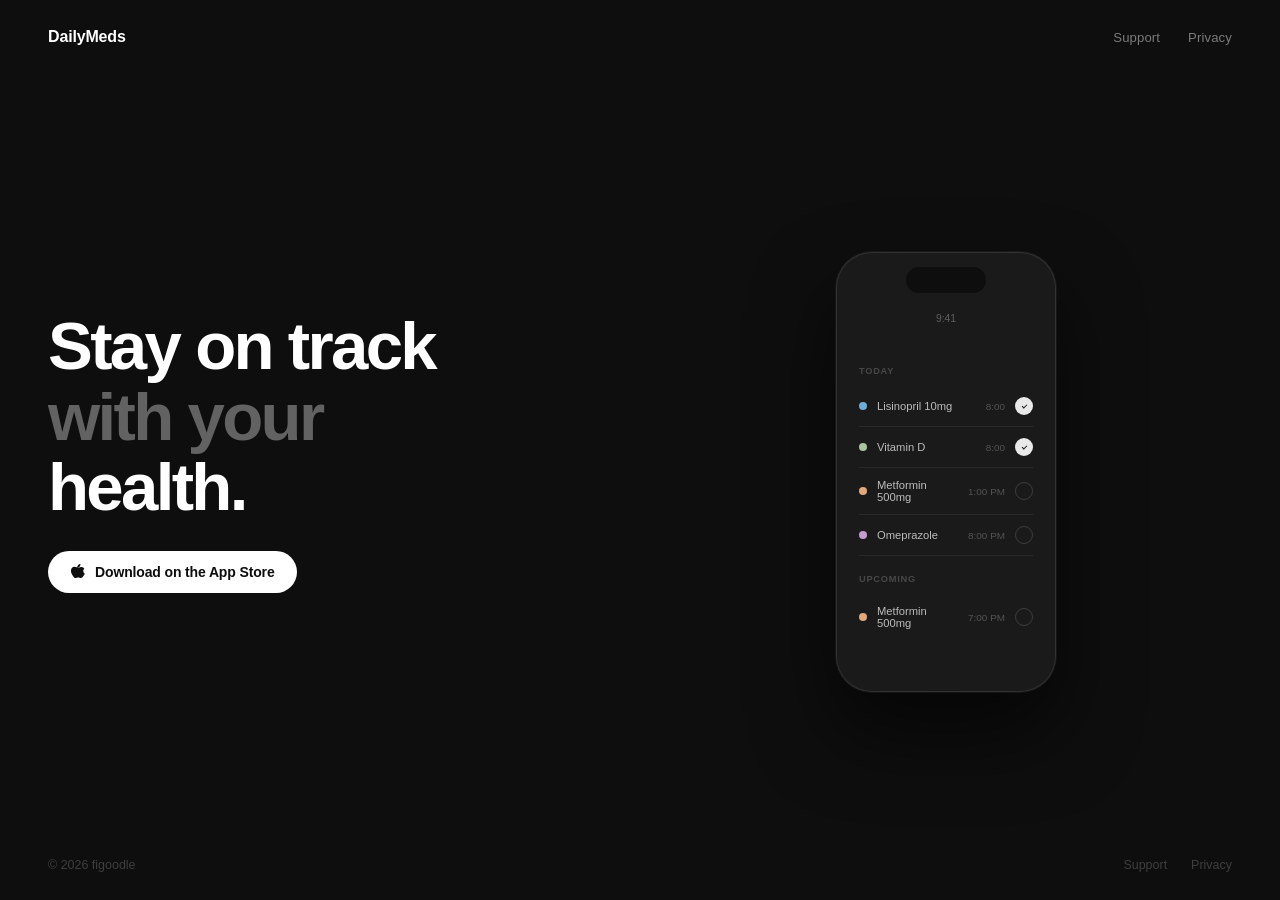
==== web/index.html @ ecca373b "Add web: landing page, support, privacy (dailymeds.figoodle.com)" ====
<!DOCTYPE html>
<html lang="en">
<head>
  <meta charset="UTF-8" />
  <meta name="viewport" content="width=device-width, initial-scale=1.0" />
  <title>DailyMeds — Medication Tracker for iPhone</title>
  <meta name="description" content="DailyMeds is a free medication reminder app for iPhone. No account, no subscription, no tracking." />
  <meta property="og:title" content="DailyMeds" />
  <meta property="og:description" content="Free medication reminders for iPhone. Private, no account." />
  <meta property="og:type" content="website" />
  <style>
    *, *::before, *::after { box-sizing: border-box; margin: 0; padding: 0; }

    html, body {
      height: 100%;
      font-family: -apple-system, BlinkMacSystemFont, "Segoe UI", sans-serif;
      background: #0e0e0e;
      color: #fff;
      overflow-x: hidden;
    }

    /* ── Layout shell ─────────────────────── */
    .page {
      min-height: 100dvh;
      display: grid;
      grid-template-rows: auto 1fr auto;
    }

    /* ── Nav ─────────────────────────────── */
    nav {
      display: flex;
      justify-content: space-between;
      align-items: center;
      padding: 28px 48px;
      position: relative;
      z-index: 10;
    }

    .wordmark {
      font-size: 1rem;
      font-weight: 700;
      color: #fff;
      text-decoration: none;
      letter-spacing: -0.01em;
    }

    .nav-links {
      display: flex;
      gap: 28px;
      list-style: none;
    }

    .nav-links a {
      font-size: 0.82rem;
      color: rgba(255,255,255,0.45);
      text-decoration: none;
      letter-spacing: 0.01em;
      transition: color 0.2s;
    }

    .nav-links a:hover { color: #fff; }

    /* ── Hero ─────────────────────────────── */
    .hero {
      display: grid;
      grid-template-columns: 1fr 1fr;
      align-items: center;
      padding: 0 48px;
      gap: 40px;
    }

    /* Left ── text */
    .hero-text { max-width: 480px; }

    .hero-text h1 {
      font-size: clamp(2.6rem, 5.5vw, 4.2rem);
      font-weight: 800;
      line-height: 1.05;
      letter-spacing: -0.04em;
      margin-bottom: 28px;
      color: #fff;
    }

    .hero-text h1 em {
      font-style: normal;
      color: rgba(255,255,255,0.35);
    }

    .store-btn {
      display: inline-flex;
      align-items: center;
      gap: 10px;
      background: #fff;
      color: #0e0e0e;
      text-decoration: none;
      font-size: 0.875rem;
      font-weight: 700;
      padding: 13px 22px;
      border-radius: 100px;
      letter-spacing: -0.01em;
      transition: opacity 0.2s;
    }

    .store-btn:hover { opacity: 0.85; }

    .store-btn svg { flex-shrink: 0; }

    /* Right ── phone mockup */
    .hero-visual {
      display: flex;
      justify-content: center;
      align-items: flex-end;
      padding-top: 40px;
    }

    .phone {
      width: 220px;
      height: 440px;
      background: #1a1a1a;
      border-radius: 36px;
      border: 1.5px solid rgba(255,255,255,0.1);
      position: relative;
      overflow: hidden;
      box-shadow:
        0 0 0 1px rgba(255,255,255,0.05),
        0 40px 80px rgba(0,0,0,0.6);
    }

    /* Dynamic island */
    .phone::before {
      content: '';
      position: absolute;
      top: 14px;
      left: 50%;
      transform: translateX(-50%);
      width: 80px;
      height: 26px;
      background: #0e0e0e;
      border-radius: 20px;
      z-index: 2;
    }

    /* Screen content */
    .phone-screen {
      position: absolute;
      inset: 0;
      display: flex;
      flex-direction: column;
      padding: 60px 22px 24px;
    }

    .phone-time {
      font-size: 0.65rem;
      color: rgba(255,255,255,0.3);
      margin-bottom: 28px;
      text-align: center;
    }

    .phone-row {
      display: flex;
      align-items: center;
      gap: 10px;
      padding: 11px 0;
      border-bottom: 1px solid rgba(255,255,255,0.07);
    }

    .phone-row:last-child { border-bottom: none; }

    .pill-dot {
      width: 8px;
      height: 8px;
      border-radius: 50%;
      flex-shrink: 0;
    }

    .pill-label {
      font-size: 0.7rem;
      color: rgba(255,255,255,0.7);
      flex: 1;
    }

    .pill-time {
      font-size: 0.62rem;
      color: rgba(255,255,255,0.25);
    }

    .pill-check {
      width: 18px;
      height: 18px;
      border-radius: 50%;
      border: 1.5px solid rgba(255,255,255,0.15);
      flex-shrink: 0;
    }

    .pill-check.done {
      background: rgba(255,255,255,0.9);
      border-color: transparent;
      display: flex;
      align-items: center;
      justify-content: center;
    }

    .pill-check.done::after {
      content: '';
      width: 5px;
      height: 3px;
      border-left: 1.5px solid #0e0e0e;
      border-bottom: 1.5px solid #0e0e0e;
      transform: rotate(-45deg) translate(0.5px, -0.5px);
      display: block;
    }

    .phone-label {
      font-size: 0.58rem;
      font-weight: 600;
      text-transform: uppercase;
      letter-spacing: 0.08em;
      color: rgba(255,255,255,0.2);
      margin-bottom: 10px;
      margin-top: 14px;
    }

    /* ── Footer ─────────────────────────── */
    footer {
      padding: 28px 48px;
      display: flex;
      justify-content: space-between;
      align-items: center;
      font-size: 0.78rem;
      color: rgba(255,255,255,0.2);
    }

    footer a {
      color: rgba(255,255,255,0.2);
      text-decoration: none;
      transition: color 0.2s;
    }

    footer a:hover { color: rgba(255,255,255,0.7); }

    footer .links { display: flex; gap: 24px; }

    /* ── Mobile ─────────────────────────── */
    @media (max-width: 640px) {
      nav    { padding: 24px 24px; }
      footer { padding: 24px 24px; flex-direction: column; gap: 12px; text-align: center; }

      .hero {
        grid-template-columns: 1fr;
        padding: 40px 24px 0;
        text-align: center;
      }

      .hero-text { max-width: 100%; }

      .hero-visual {
        justify-content: center;
        padding-top: 20px;
        overflow: hidden;
      }

      .phone {
        width: 180px;
        height: 360px;
      }
    }
  </style>
</head>
<body>

<div class="page">

  <nav>
    <a class="wordmark" href="/">DailyMeds</a>
    <ul class="nav-links">
      <li><a href="/support/">Support</a></li>
      <li><a href="/privacy/">Privacy</a></li>
    </ul>
  </nav>

  <section class="hero">

    <div class="hero-text">
      <h1>Stay on track <em>with your</em> health.</h1>
      <!-- Replace href with real App Store ID once live -->
      <a class="store-btn" href="https://apps.apple.com/app/idXXXXXXXXXX" target="_blank" rel="noopener">
        <svg width="15" height="15" viewBox="0 0 16 16" fill="currentColor">
          <path d="M11.182 0c.096.981-.27 1.98-.902 2.699-.63.714-1.638 1.27-2.64 1.197-.12-.98.338-1.99.923-2.65C9.157.572 10.226.05 11.182 0zM8.006 4.222c.73 0 2.087-.997 3.862-.997.607 0 2.387.176 3.516 1.793l-.057.038c-.307.202-1.16.83-1.16 2.347 0 1.888 1.155 2.553 1.48 2.749l.092.056c-.072.203-.46 1.41-1.361 2.644-.794 1.107-1.62 2.148-2.813 2.148-1.136 0-1.51-.68-2.82-.68-1.278 0-1.761.7-2.775.7-1.102 0-1.965-.993-2.842-2.175C1.72 10.783 1 8.998 1 7.3c0-2.885 1.878-4.412 3.726-4.412.955 0 1.907.546 2.527.546.584 0 1.533-.632 2.628-.632l-.875.42z"/>
        </svg>
        Download on the App Store
      </a>
    </div>

    <div class="hero-visual">
      <div class="phone">
        <div class="phone-screen">
          <p class="phone-time">9:41</p>

          <p class="phone-label">Today</p>

          <div class="phone-row">
            <div class="pill-dot" style="background:#6eaed6;"></div>
            <span class="pill-label">Lisinopril 10mg</span>
            <span class="pill-time">8:00</span>
            <div class="pill-check done"></div>
          </div>

          <div class="phone-row">
            <div class="pill-dot" style="background:#a8c5a0;"></div>
            <span class="pill-label">Vitamin D</span>
            <span class="pill-time">8:00</span>
            <div class="pill-check done"></div>
          </div>

          <div class="phone-row">
            <div class="pill-dot" style="background:#e0a87c;"></div>
            <span class="pill-label">Metformin 500mg</span>
            <span class="pill-time">1:00 PM</span>
            <div class="pill-check"></div>
          </div>

          <div class="phone-row">
            <div class="pill-dot" style="background:#c49bcf;"></div>
            <span class="pill-label">Omeprazole</span>
            <span class="pill-time">8:00 PM</span>
            <div class="pill-check"></div>
          </div>

          <p class="phone-label" style="margin-top:18px;">Upcoming</p>

          <div class="phone-row">
            <div class="pill-dot" style="background:#e0a87c;"></div>
            <span class="pill-label">Metformin 500mg</span>
            <span class="pill-time">7:00 PM</span>
            <div class="pill-check"></div>
          </div>
        </div>
      </div>
    </div>

  </section>

  <footer>
    <span>© 2026 figoodle</span>
    <div class="links">
      <a href="/support/">Support</a>
      <a href="/privacy/">Privacy</a>
    </div>
  </footer>

</div>

</body>
</html>
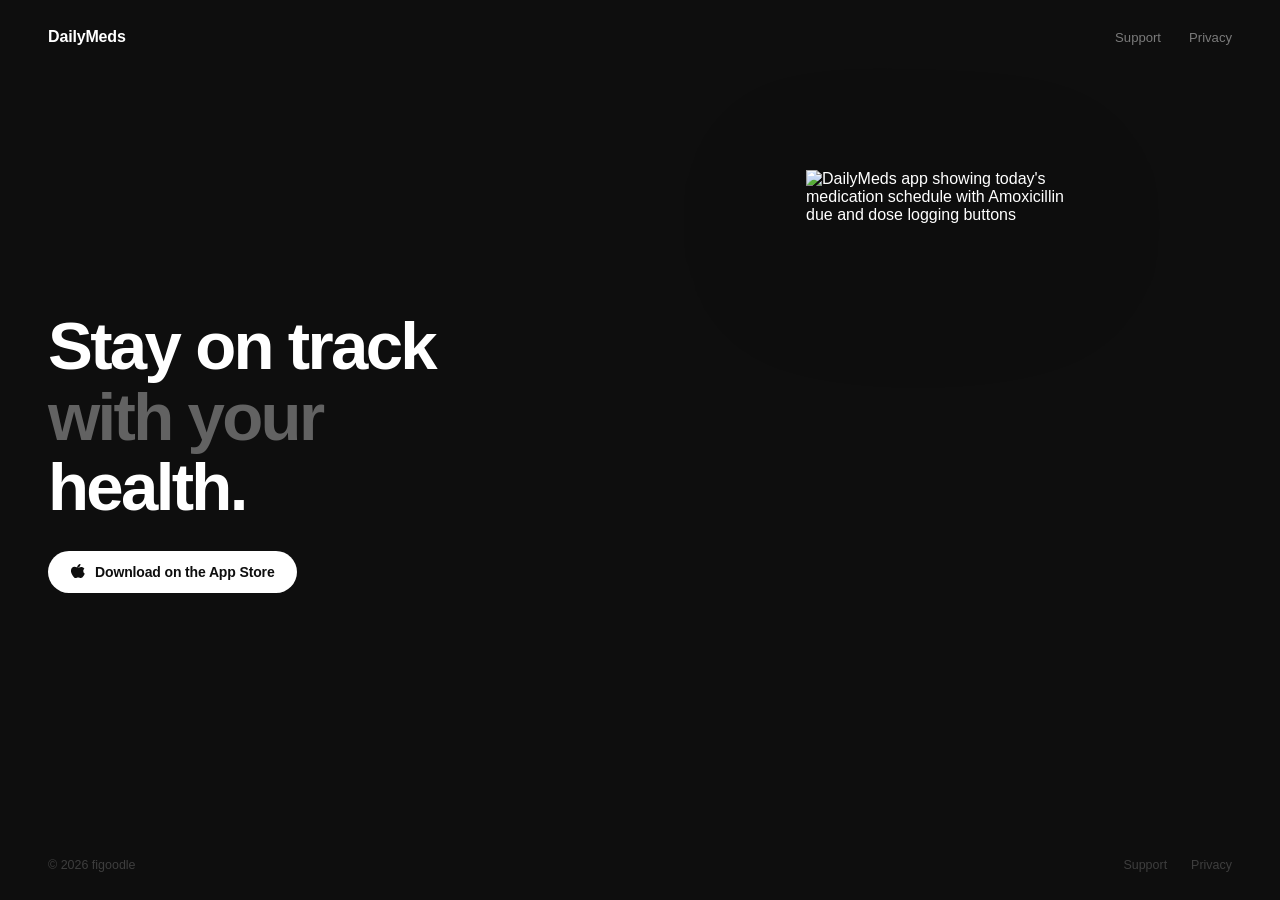
==== commit f018a7bc: "web: replace CSS mockup with real app screenshot on landing page" ====
--- a/web/index.html
+++ b/web/index.html
@@ -19,14 +19,14 @@
       overflow-x: hidden;
     }
 
-    /* ── Layout shell ─────────────────────── */
+    /* ── Layout ───────────────────────────── */
     .page {
       min-height: 100dvh;
       display: grid;
       grid-template-rows: auto 1fr auto;
     }
 
-    /* ── Nav ─────────────────────────────── */
+    /* ── Nav ──────────────────────────────── */
     nav {
       display: flex;
       justify-content: space-between;
@@ -44,17 +44,12 @@
       letter-spacing: -0.01em;
     }
 
-    .nav-links {
-      display: flex;
-      gap: 28px;
-      list-style: none;
-    }
+    .nav-links { display: flex; gap: 28px; list-style: none; }
 
     .nav-links a {
       font-size: 0.82rem;
       color: rgba(255,255,255,0.45);
       text-decoration: none;
-      letter-spacing: 0.01em;
       transition: color 0.2s;
     }
 
@@ -66,11 +61,10 @@
       grid-template-columns: 1fr 1fr;
       align-items: center;
       padding: 0 48px;
-      gap: 40px;
+      gap: 48px;
     }
 
-    /* Left ── text */
-    .hero-text { max-width: 480px; }
+    .hero-text { max-width: 460px; }
 
     .hero-text h1 {
       font-size: clamp(2.6rem, 5.5vw, 4.2rem);
@@ -102,125 +96,24 @@
     }
 
     .store-btn:hover { opacity: 0.85; }
-
     .store-btn svg { flex-shrink: 0; }
 
-    /* Right ── phone mockup */
+    /* ── Screenshot ───────────────────────── */
     .hero-visual {
       display: flex;
       justify-content: center;
       align-items: flex-end;
-      padding-top: 40px;
+      padding-top: 16px;
     }
 
-    .phone {
-      width: 220px;
-      height: 440px;
-      background: #1a1a1a;
-      border-radius: 36px;
-      border: 1.5px solid rgba(255,255,255,0.1);
-      position: relative;
-      overflow: hidden;
-      box-shadow:
-        0 0 0 1px rgba(255,255,255,0.05),
-        0 40px 80px rgba(0,0,0,0.6);
+    .app-screenshot {
+      max-height: 580px;
+      width: auto;
+      display: block;
+      filter: drop-shadow(0 32px 64px rgba(0,0,0,0.7));
     }
 
-    /* Dynamic island */
-    .phone::before {
-      content: '';
-      position: absolute;
-      top: 14px;
-      left: 50%;
-      transform: translateX(-50%);
-      width: 80px;
-      height: 26px;
-      background: #0e0e0e;
-      border-radius: 20px;
-      z-index: 2;
-    }
-
-    /* Screen content */
-    .phone-screen {
-      position: absolute;
-      inset: 0;
-      display: flex;
-      flex-direction: column;
-      padding: 60px 22px 24px;
-    }
-
-    .phone-time {
-      font-size: 0.65rem;
-      color: rgba(255,255,255,0.3);
-      margin-bottom: 28px;
-      text-align: center;
-    }
-
-    .phone-row {
-      display: flex;
-      align-items: center;
-      gap: 10px;
-      padding: 11px 0;
-      border-bottom: 1px solid rgba(255,255,255,0.07);
-    }
-
-    .phone-row:last-child { border-bottom: none; }
-
-    .pill-dot {
-      width: 8px;
-      height: 8px;
-      border-radius: 50%;
-      flex-shrink: 0;
-    }
-
-    .pill-label {
-      font-size: 0.7rem;
-      color: rgba(255,255,255,0.7);
-      flex: 1;
-    }
-
-    .pill-time {
-      font-size: 0.62rem;
-      color: rgba(255,255,255,0.25);
-    }
-
-    .pill-check {
-      width: 18px;
-      height: 18px;
-      border-radius: 50%;
-      border: 1.5px solid rgba(255,255,255,0.15);
-      flex-shrink: 0;
-    }
-
-    .pill-check.done {
-      background: rgba(255,255,255,0.9);
-      border-color: transparent;
-      display: flex;
-      align-items: center;
-      justify-content: center;
-    }
-
-    .pill-check.done::after {
-      content: '';
-      width: 5px;
-      height: 3px;
-      border-left: 1.5px solid #0e0e0e;
-      border-bottom: 1.5px solid #0e0e0e;
-      transform: rotate(-45deg) translate(0.5px, -0.5px);
-      display: block;
-    }
-
-    .phone-label {
-      font-size: 0.58rem;
-      font-weight: 600;
-      text-transform: uppercase;
-      letter-spacing: 0.08em;
-      color: rgba(255,255,255,0.2);
-      margin-bottom: 10px;
-      margin-top: 14px;
-    }
-
-    /* ── Footer ─────────────────────────── */
+    /* ── Footer ───────────────────────────── */
     footer {
       padding: 28px 48px;
       display: flex;
@@ -230,39 +123,27 @@
       color: rgba(255,255,255,0.2);
     }
 
-    footer a {
-      color: rgba(255,255,255,0.2);
-      text-decoration: none;
-      transition: color 0.2s;
-    }
-
+    footer a { color: rgba(255,255,255,0.2); text-decoration: none; transition: color 0.2s; }
     footer a:hover { color: rgba(255,255,255,0.7); }
-
     footer .links { display: flex; gap: 24px; }
 
-    /* ── Mobile ─────────────────────────── */
+    /* ── Mobile ───────────────────────────── */
     @media (max-width: 640px) {
       nav    { padding: 24px 24px; }
       footer { padding: 24px 24px; flex-direction: column; gap: 12px; text-align: center; }
 
       .hero {
         grid-template-columns: 1fr;
-        padding: 40px 24px 0;
+        padding: 32px 24px 0;
         text-align: center;
+        gap: 32px;
       }
 
       .hero-text { max-width: 100%; }
 
-      .hero-visual {
-        justify-content: center;
-        padding-top: 20px;
-        overflow: hidden;
-      }
+      .hero-visual { justify-content: center; }
 
-      .phone {
-        width: 180px;
-        height: 360px;
-      }
+      .app-screenshot { max-height: 420px; }
     }
   </style>
 </head>
@@ -282,7 +163,7 @@
 
     <div class="hero-text">
       <h1>Stay on track <em>with your</em> health.</h1>
-      <!-- Replace href with real App Store ID once live -->
+      <!-- Replace href with your real App Store ID once live -->
       <a class="store-btn" href="https://apps.apple.com/app/idXXXXXXXXXX" target="_blank" rel="noopener">
         <svg width="15" height="15" viewBox="0 0 16 16" fill="currentColor">
           <path d="M11.182 0c.096.981-.27 1.98-.902 2.699-.63.714-1.638 1.27-2.64 1.197-.12-.98.338-1.99.923-2.65C9.157.572 10.226.05 11.182 0zM8.006 4.222c.73 0 2.087-.997 3.862-.997.607 0 2.387.176 3.516 1.793l-.057.038c-.307.202-1.16.83-1.16 2.347 0 1.888 1.155 2.553 1.48 2.749l.092.056c-.072.203-.46 1.41-1.361 2.644-.794 1.107-1.62 2.148-2.813 2.148-1.136 0-1.51-.68-2.82-.68-1.278 0-1.761.7-2.775.7-1.102 0-1.965-.993-2.842-2.175C1.72 10.783 1 8.998 1 7.3c0-2.885 1.878-4.412 3.726-4.412.955 0 1.907.546 2.527.546.584 0 1.533-.632 2.628-.632l-.875.42z"/>
@@ -292,50 +173,13 @@
     </div>
 
     <div class="hero-visual">
-      <div class="phone">
-        <div class="phone-screen">
-          <p class="phone-time">9:41</p>
-
-          <p class="phone-label">Today</p>
-
-          <div class="phone-row">
-            <div class="pill-dot" style="background:#6eaed6;"></div>
-            <span class="pill-label">Lisinopril 10mg</span>
-            <span class="pill-time">8:00</span>
-            <div class="pill-check done"></div>
-          </div>
-
-          <div class="phone-row">
-            <div class="pill-dot" style="background:#a8c5a0;"></div>
-            <span class="pill-label">Vitamin D</span>
-            <span class="pill-time">8:00</span>
-            <div class="pill-check done"></div>
-          </div>
-
-          <div class="phone-row">
-            <div class="pill-dot" style="background:#e0a87c;"></div>
-            <span class="pill-label">Metformin 500mg</span>
-            <span class="pill-time">1:00 PM</span>
-            <div class="pill-check"></div>
-          </div>
-
-          <div class="phone-row">
-            <div class="pill-dot" style="background:#c49bcf;"></div>
-            <span class="pill-label">Omeprazole</span>
-            <span class="pill-time">8:00 PM</span>
-            <div class="pill-check"></div>
-          </div>
-
-          <p class="phone-label" style="margin-top:18px;">Upcoming</p>
-
-          <div class="phone-row">
-            <div class="pill-dot" style="background:#e0a87c;"></div>
-            <span class="pill-label">Metformin 500mg</span>
-            <span class="pill-time">7:00 PM</span>
-            <div class="pill-check"></div>
-          </div>
-        </div>
-      </div>
+      <img
+        class="app-screenshot"
+        src="/screenshot.png"
+        alt="DailyMeds app showing today's medication schedule with Amoxicillin due and dose logging buttons"
+        width="473"
+        height="966"
+      />
     </div>
 
   </section>
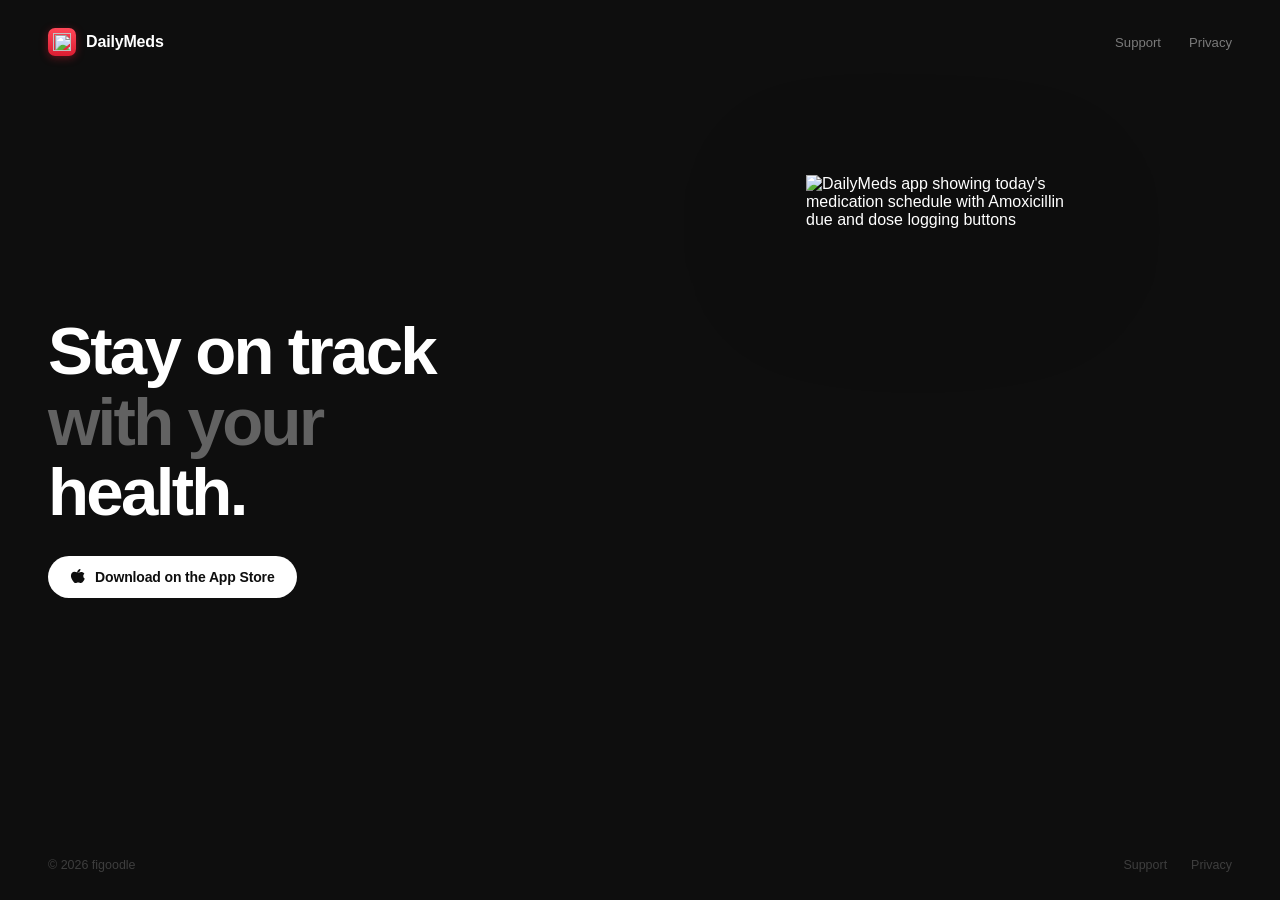
==== commit 099ba59d: "web: use real app icon in nav, remove em dashes and startup line from privacy" ====
--- a/web/index.html
+++ b/web/index.html
@@ -42,6 +42,25 @@
       color: #fff;
       text-decoration: none;
       letter-spacing: -0.01em;
+      display: flex;
+      align-items: center;
+      gap: 10px;
+    }
+
+    .logo-icon {
+      width: 28px;
+      height: 28px;
+      background: linear-gradient(to bottom, rgb(255,71,88), rgb(220,29,50));
+      border-radius: 7px;
+      display: flex;
+      align-items: center;
+      justify-content: center;
+      box-shadow: 0 2px 8px rgba(220,29,50,0.4);
+    }
+    
+    .logo-icon img {
+      width: 18px;
+      height: 18px;
     }
 
     .nav-links { display: flex; gap: 28px; list-style: none; }
@@ -152,7 +171,10 @@
 <div class="page">
 
   <nav>
-    <a class="wordmark" href="/">DailyMeds</a>
+    <a class="wordmark" href="/">
+      <div class="logo-icon"><img src="/logo.png" alt="" /></div>
+      DailyMeds
+    </a>
     <ul class="nav-links">
       <li><a href="/support/">Support</a></li>
       <li><a href="/privacy/">Privacy</a></li>
